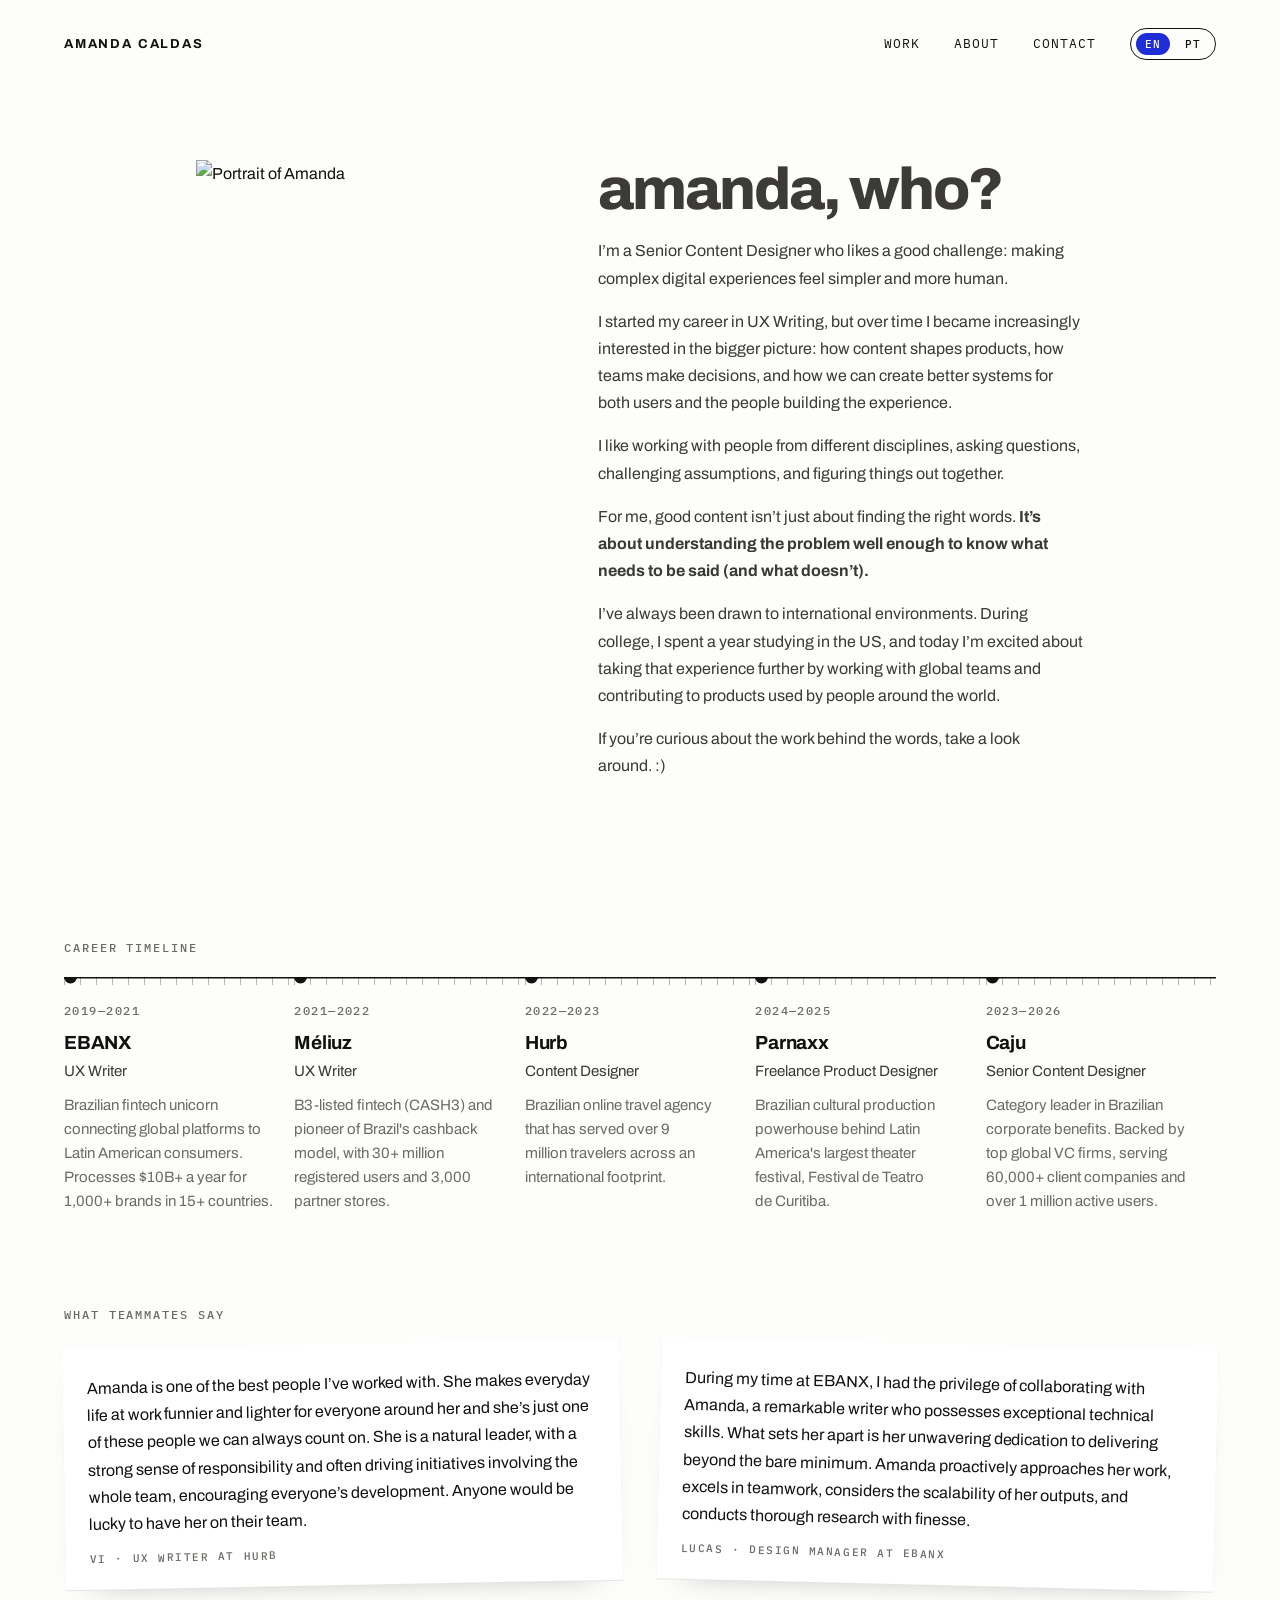
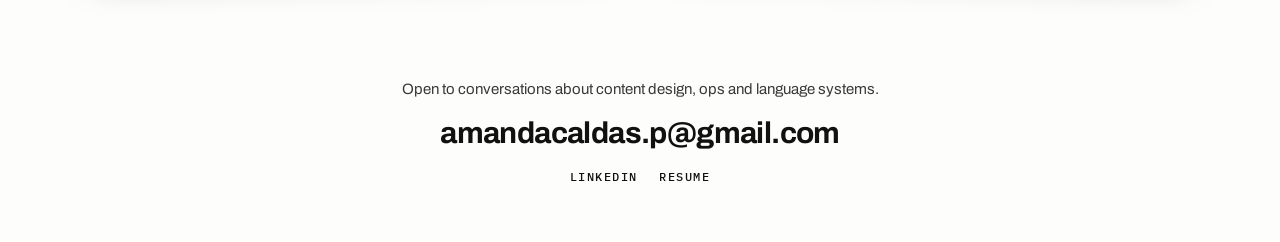
==== About.html @ a675a48b "Add files via upload" ====
<!DOCTYPE html>
<html lang="en">
<head>
<meta charset="utf-8">
<meta name="viewport" content="width=device-width, initial-scale=1">
<title>About — Amanda Caldas</title>
<meta name="description" content="Senior Content Designer who likes making complex digital experiences feel simpler and more human.">
<script>
  try { if (localStorage.getItem('ac-lang') === 'pt') document.documentElement.lang = 'pt-BR'; } catch (e) {}
</script>
<link rel="preconnect" href="https://fonts.googleapis.com">
<link rel="preconnect" href="https://fonts.gstatic.com" crossorigin>
<link href="https://fonts.googleapis.com/css2?family=Archivo:wght@400;500;600;700;800&family=Caveat:wght@500;600;700&family=IBM+Plex+Mono:wght@400;500&display=swap" rel="stylesheet">
<link rel="stylesheet" href="styles.css">
</head>
<body>
<div class="page">

  <div class="about-top">
    <header class="site-header">
      <a class="brand" href="index.html">Amanda Caldas</a>
      <nav class="site-nav" aria-label="Main">
        <a href="index.html#work"><span class="en">Work</span><span class="pt">Trabalhos</span></a>
        <a href="About.html" aria-current="page"><span class="en">About</span><span class="pt">Sobre</span></a>
        <a href="index.html#contact"><span class="en">Contact</span><span class="pt">Contato</span></a>
        <span class="lang-toggle" role="group" aria-label="Language">
          <button type="button" data-set-lang="en">EN</button>
          <button type="button" data-set-lang="pt">PT</button>
        </span>
      </nav>
    </header>

    <section class="about-intro">
      <div class="about-content">
        <div class="about-text">
          <h1>amanda, who?</h1>
          <div class="about-body en">
            <p>I’m a Senior Content Designer who likes a good challenge: making complex digital experiences feel simpler and more human.</p>
            <p>I started my career in UX Writing, but over time I became increasingly interested in the bigger picture: how content shapes products, how teams make decisions, and how we can create better systems for both users and the people building the experience.</p>
            <p>I like working with people from different disciplines, asking questions, challenging assumptions, and figuring things out together.</p>
            <p>For me, good content isn’t just about finding the right words. <strong>It’s about understanding the problem well enough to know what needs to be said (and what doesn’t).</strong></p>
            <p>I’ve always been drawn to international environments. During college, I spent a year studying in the US, and today I’m excited about taking that experience further by working with global teams and contributing to products used by people around the world.</p>
            <p>If you’re curious about the work behind the words, take a look around. :)</p>
          </div>
          <div class="about-body pt">
            <p>Content Designer Sênior que adora um bom desafio: transformar produtos digitais complexos em experiências simples e humanas.</p>
            <p>Comecei minha carreira no UX Writing, mas com o tempo fui me interessando cada vez mais pelo contexto geral: como o conteúdo molda produtos, como as equipes tomam decisões e como podemos criar sistemas melhores tanto para os usuários quanto para quem está construindo a experiência.</p>
            <p>Gosto de trabalhar com pessoas de diferentes áreas, fazer perguntas, investigar cenários e descobrir o melhor caminho em parceria.</p>
            <p>Para mim, um bom conteúdo não é só encontrar as palavras certas. <strong>É entender o problema a fundo para saber o que precisa ser dito (e o que não precisa).</strong></p>
            <p>Sempre me atraí por ambientes internacionais. Na época da faculdade, passei um ano estudando nos EUA e, hoje, quero levar essa bagagem ainda mais longe: trabalhando com times globais e criando produtos usados por pessoas no mundo todo.</p>
            <p>Se você tem curiosidade de ver o trabalho que existe por trás das palavras, fique à vontade para dar uma olhada por aqui. :)</p>
          </div>
        </div>
        <div class="about-photo">
          <img src="assets/portrait-about.jpg" alt="Portrait of Amanda">
        </div>
      </div>
    </section>
  </div>

  <section class="about-section">
    <h2 class="section-label"><span class="en">Career timeline</span><span class="pt">Linha do tempo</span></h2>
    <div class="timeline-scroll">
      <ol class="timeline">
        <li>
          <span class="dot" aria-hidden="true"></span>
          <span class="years">2019—2021</span>
          <h3>EBANX</h3>
          <p class="job">UX Writer</p>
          <p class="company-desc">
            <span class="en">Brazilian fintech unicorn connecting global platforms to Latin American consumers. Processes $10B+ a year for 1,000+ brands in 15+ countries.</span>
            <span class="pt">Unicórnio brasileiro que conecta plataformas globais aos consumidores latino-americanos. Processa mais de US$ 10 bi por ano para 1.000+ marcas em 15+ países.</span>
          </p>
        </li>
        <li>
          <span class="dot" aria-hidden="true"></span>
          <span class="years">2021—2022</span>
          <h3>Méliuz</h3>
          <p class="job">UX Writer</p>
          <p class="company-desc">
            <span class="en">B3-listed fintech (CASH3) and pioneer of Brazil's cashback model, with 30+ million registered users and 3,000 partner stores.</span>
            <span class="pt">Fintech listada na B3 (CASH3) e pioneira do modelo de cashback no Brasil, com mais de 30 milhões de usuários e 3 mil lojas parceiras.</span>
          </p>
        </li>
        <li>
          <span class="dot" aria-hidden="true"></span>
          <span class="years">2022—2023</span>
          <h3>Hurb</h3>
          <p class="job">Content Designer</p>
          <p class="company-desc">
            <span class="en">Brazilian online travel agency that has served over 9 million travelers across an international footprint.</span>
            <span class="pt">Agência de viagens online brasileira que já atendeu mais de 9 milhões de viajantes, com atuação internacional.</span>
          </p>
        </li>
        <li>
          <span class="dot" aria-hidden="true"></span>
          <span class="years">2024—2025</span>
          <h3>Parnaxx</h3>
          <p class="job"><span class="en">Freelance Product Designer</span><span class="pt">Product Designer freelance</span></p>
          <p class="company-desc">
            <span class="en">Brazilian cultural production powerhouse behind Latin America's largest theater festival, Festival de Teatro de Curitiba.</span>
            <span class="pt">Produtora cultural responsável pelo maior festival de teatro da América Latina, o Festival de Teatro de Curitiba.</span>
          </p>
        </li>
        <li>
          <span class="dot" aria-hidden="true"></span>
          <span class="years">2023—2026</span>
          <h3>Caju</h3>
          <p class="job"><span class="en">Senior Content Designer</span><span class="pt">Content Designer Sênior</span></p>
          <p class="company-desc">
            <span class="en">Category leader in Brazilian corporate benefits. Backed by top global VC firms, serving 60,000+ client companies and over 1 million active users.</span>
            <span class="pt">Líder de categoria em benefícios corporativos no Brasil. Investida por fundos globais de venture capital, atende mais de 60 mil empresas e 1 milhão de usuários ativos.</span>
          </p>
        </li>
      </ol>
    </div>
  </section>

  <section class="about-section">
    <h2 class="section-label"><span class="en">What teammates say</span><span class="pt">O que colegas dizem</span></h2>
    <div class="testimonials">
      <figure class="testimonial">
        <img class="clip" src="assets/paperclip.png" alt="">
        <blockquote class="en">Amanda is one of the best people I’ve worked with. She makes everyday life at work funnier and lighter for everyone around her and she’s just one of these people we can always count on. She is a natural leader, with a strong sense of responsibility and often driving initiatives involving the whole team, encouraging everyone’s development. Anyone would be lucky to have her on their team.</blockquote>
        <blockquote class="pt">“Amanda é uma profissional estratégica, colaborativa e orientada a dados. Olhando sempre o todo, simplificou jornadas complexas, aumentando a conversão e reduzindo a taxa de abandono. Criou o Guia de Escrita da empresa, garantindo mais consistência na comunicação interna e de produto. Além de tudo, é uma pessoa leve, gentil e super disponível. Foi um grande prazer trabalhar com ela!”</blockquote>
        <figcaption><span class="en">Vi · UX Writer at Hurb</span><span class="pt">Juliana · Product Designer at Caju</span></figcaption>
      </figure>
      <figure class="testimonial">
        <img class="clip" src="assets/paperclip.png" alt="">
        <blockquote class="en">During my time at EBANX, I had the privilege of collaborating with Amanda, a remarkable writer who possesses exceptional technical skills. What sets her apart is her unwavering dedication to delivering beyond the bare minimum. Amanda proactively approaches her work, excels in teamwork, considers the scalability of her outputs, and conducts thorough research with finesse.</blockquote>
        <blockquote class="pt">“A Amanda é uma profissional incrível, organizada e talentosa! Todas as trocas que tivemos foram ricas e ela sempre me ensinou muito sobre Content Design. Foi um prazer trabalhar com ela na mesma tribo e no mesmo squad. Seu papel dentro da empresa sempre foi estratégico, além dela dar visibilidade para o valor da área de content. Por isso, a empresa que tiver a Amanda no time será muito sortuda.”</blockquote>
        <figcaption><span class="en">Lucas · Design Manager at EBANX</span><span class="pt">Ligia · Product Designer at Hurb</span></figcaption>
      </figure>
    </div>
  </section>

  <footer class="site-footer">
    <div class="contact">
      <p class="contact-intro">
        <span class="en">Open to conversations about content design, ops and language systems.</span>
        <span class="pt">Vamos conversar sobre content design, ops e sistemas de linguagem?</span>
      </p>
      <a class="contact-email" href="mailto:amandacaldas.p@gmail.com">amandacaldas.p@gmail.com</a>
    </div>
    <div class="footer-links">
      <a href="https://www.linkedin.com/in/amandacaldas-p/" target="_blank" rel="noopener">LinkedIn</a>
      <a class="en" href="https://drive.google.com/file/d/1CBjgMWhphiU7tU5CCBjhFNNqFLN1ESIX/view?usp=sharing" target="_blank" rel="noopener">Resume</a>
      <a class="pt" href="https://drive.google.com/file/d/1Tfpbe7mAaDApfs4Prs03Sc6ypbhPfnZx/view?usp=sharing" target="_blank" rel="noopener">Currículo (PDF)</a>
    </div>
  </footer>

</div>
<script src="lang.js"></script>
</body>
</html>
---- styles.css ----
/* ── Typography system (single source of truth for every page) ───────── */
:root {
  --font-sans: Archivo, "Helvetica Neue", Helvetica, Arial, sans-serif;
  --font-mono: "IBM Plex Mono", ui-monospace, monospace;
  --font-accent: Caveat, cursive;

  --t-display: clamp(38px, 4.6vw, 64px);
  --t-h1: clamp(30px, 3.4vw, 42px);
  --t-h2: clamp(19px, 1.8vw, 22px);
  --t-h3: clamp(17px, 1.6vw, 19px);
  --t-lead: clamp(18px, 1.5vw, 20px);
  --t-body: clamp(16px, 1.15vw, 17px);
  --t-small: 15px;
  --t-nav: 13px;
  --t-label: 12px;
  --t-meta: 11px;
  --t-accent: 24px;

  --lh-display: 1;
  --lh-h2: 1.3;
  --lh-lead: 1.5;
  --lh-body: 1.7;
  --lh-small: 1.6;
  --lh-label: 1.4;

  --ink: #111110;
  --ink-2: #3a3936;
  --muted: #6b6a66;
  --muted-2: #7a7975;
  --paper: #fdfdfc;
  --card: #f5f4f0;
  --rule: #e2e1dc;
  --blue: #1f2ed6;
  --blue-display: #3536d9;
}

/* ── Language toggle: show only the active language ───────────────────── */
html:not([lang="pt-BR"]) .pt,
html[lang="pt-BR"] .en { display: none !important; }

/* ── Base ─────────────────────────────────────────────────────────────── */
html { -webkit-font-smoothing: antialiased; }
body {
  margin: 0;
  background: var(--paper);
  color: var(--ink);
  font-family: var(--font-sans);
  font-size: var(--t-body);
  line-height: var(--lh-body);
}
a { color: var(--ink); text-decoration: none; transition: color 0.18s ease, background 0.18s ease; }
a:hover { color: var(--blue); }
::selection { background: var(--blue); color: #fff; }
img { display: block; max-width: 100%; }

.page {
  max-width: 1440px;
  margin: 0 auto;
  padding: 0 clamp(20px, 5vw, 72px);
  position: relative;
  overflow: hidden;
}

/* ── Header ───────────────────────────────────────────────────────────── */
.site-header {
  display: flex;
  align-items: baseline;
  justify-content: space-between;
  gap: 24px;
  padding: 28px 0 0;
  flex-wrap: wrap;
}
.brand {
  font-weight: 700;
  font-size: var(--t-nav);
  letter-spacing: 0.14em;
  text-transform: uppercase;
}
.site-nav {
  display: flex;
  align-items: center;
  gap: clamp(16px, 3vw, 34px);
  font-family: var(--font-mono);
  font-size: var(--t-nav);
  line-height: var(--lh-label);
  letter-spacing: 0.08em;
  text-transform: uppercase;
}
.lang-toggle {
  display: flex;
  align-items: center;
  gap: 6px;
  border: 1.5px solid var(--ink);
  border-radius: 999px;
  padding: 4px 5px;
}
.lang-toggle button {
  border: none;
  background: transparent;
  color: var(--ink);
  font-family: var(--font-mono);
  font-weight: 500;
  font-size: var(--t-meta);
  letter-spacing: 0.08em;
  padding: 4px 9px;
  border-radius: 999px;
  cursor: pointer;
}
.lang-toggle button[aria-pressed="true"] { background: var(--blue); color: #fff; }

/* Mobile nav: larger invisible tap areas, balanced two-row header */
@media (max-width: 767px) {
  .site-header { row-gap: 18px; }
  .brand, .site-nav a, .site-nav button { position: relative; }
  .brand::after, .site-nav a::after { content: ""; position: absolute; inset: -14px -8px; }
  .site-nav button::after { content: ""; position: absolute; inset: -11px -3px; }
  .site-nav { width: 100%; justify-content: space-between; }
}

/* ── Shared labels ────────────────────────────────────────────────────── */
.eyebrow,
.section-label {
  margin: 0;
  font-family: var(--font-mono);
  font-weight: 500;
  font-size: var(--t-label);
  line-height: var(--lh-label);
  letter-spacing: 0.16em;
  text-transform: uppercase;
  color: var(--muted);
}

/* ── Hero ─────────────────────────────────────────────────────────────── */
.hero {
  position: relative;
  display: flex;
  flex-wrap: wrap;
  align-items: center;
  gap: clamp(28px, 4vw, 56px);
  padding: clamp(24px, 3vw, 40px) 0 44px;
  max-width: 1080px;
  margin-inline: auto;
}
.hero-copy {
  position: relative;
  z-index: 3;
  flex: 1 1 400px;
  max-width: 640px;
  min-width: 0;
}
.eyebrow { margin-bottom: 12px; }
.display {
  margin: 0;
  font-size: var(--t-display);
  line-height: var(--lh-display);
  letter-spacing: -0.035em;
  font-weight: 800;
  text-wrap: balance;
}
.display .accent { color: var(--blue-display); display: inline-block; }
.lead {
  margin: 16px 0 0;
  max-width: 48ch;
  font-size: var(--t-lead);
  line-height: var(--lh-lead);
  letter-spacing: -0.012em;
  color: var(--ink-2);
  text-wrap: pretty;
}
.hero-actions {
  display: flex;
  align-items: center;
  gap: 18px;
  margin-top: 26px;
  flex-wrap: wrap;
}
.pill-btn {
  display: inline-flex;
  align-items: center;
  gap: 10px;
  padding: 13px 22px;
  border: 1.5px solid var(--ink);
  border-radius: 999px;
  font-family: var(--font-mono);
  font-weight: 500;
  font-size: var(--t-label);
  line-height: var(--lh-label);
  letter-spacing: 0.12em;
  text-transform: uppercase;
}
.pill-btn:hover { background: var(--blue); border-color: var(--blue); color: var(--paper); }

/* Polaroid photo stack */
.polaroids {
  position: relative;
  flex: 0 1 520px;
  width: min(520px, 88vw);
  z-index: 2;
  padding: 8px 10px 14px;
}
.polaroid { background: #fff; }
.polaroid img { width: 100%; aspect-ratio: 4 / 5; object-fit: cover; }
.polaroid--main {
  position: relative;
  width: 60%;
  margin-left: 2%;
  padding: 12px 12px 44px;
  box-shadow: 0 1px 0 #e6e5e1, 0 18px 40px -28px rgba(0, 0, 0, 0.45);
  transform: rotate(-2.4deg);
  z-index: 2;
}
.polaroid--small {
  position: absolute;
  right: 2%;
  bottom: 2%;
  width: 40%;
  padding: 9px;
  box-shadow: 0 1px 0 #e6e5e1, 0 16px 34px -26px rgba(0, 0, 0, 0.5);
  transform: rotate(4deg);
  z-index: 3;
}
.polaroid--small img { position: relative; z-index: 1; object-position: center bottom; }
.tape {
  position: absolute;
  top: -9px;
  left: 50%;
  margin-left: -34px;
  width: 68px;
  height: 20px;
  background: rgba(31, 46, 214, 0.14);
  border-left: 1px dashed rgba(31, 46, 214, 0.45);
  border-right: 1px dashed rgba(31, 46, 214, 0.45);
  transform: rotate(-3deg);
  z-index: 2;
}

/* ── Work ─────────────────────────────────────────────────────────────── */
.work { padding: 26px 0 0; position: relative; }
.case-grid {
  display: grid;
  grid-template-columns: repeat(auto-fit, minmax(240px, 1fr));
  gap: clamp(16px, 2vw, 24px);
  padding: 24px 0 48px;
}
.case-card {
  display: flex;
  flex-direction: column;
  gap: 10px;
  padding: clamp(20px, 2vw, 24px);
  background: var(--card);
  border-radius: 14px;
  box-shadow: 0 2px 4px rgba(17, 17, 16, 0.14);
}
.case-num {
  font-family: var(--font-mono);
  font-weight: 500;
  font-size: var(--t-label);
  letter-spacing: 0.12em;
  color: var(--muted-2);
}
.case-title,
.award-title {
  margin: 0;
  font-size: var(--t-h2);
  line-height: var(--lh-h2);
  letter-spacing: -0.014em;
  font-weight: 700;
  text-wrap: balance;
}
.case-desc {
  margin: 0;
  font-size: var(--t-small);
  line-height: var(--lh-small);
  color: var(--ink-2);
  text-wrap: pretty;
}
.case-cta {
  margin-top: 6px;
  font-family: var(--font-mono);
  font-weight: 500;
  font-size: var(--t-label);
  line-height: var(--lh-label);
  letter-spacing: 0.12em;
  text-transform: uppercase;
}

/* ── Awards ───────────────────────────────────────────────────────────── */
.awards { padding: 48px 0 8px; border-top: 1px solid var(--rule); }
.awards-head {
  display: flex;
  align-items: baseline;
  justify-content: space-between;
  gap: 20px;
  flex-wrap: wrap;
}
.awards-head .section-label:last-child { letter-spacing: 0.12em; }
.awards-grid {
  display: grid;
  grid-template-columns: minmax(0, 1fr) minmax(0, 0.9fr);
  gap: clamp(20px, 4vw, 56px);
  align-items: start;
  padding: 24px 0 0;
}
.award { display: flex; align-items: flex-start; gap: clamp(16px, 2vw, 28px); }
.award > div { min-width: 0; }
.award-logo { flex: 0 0 auto; width: clamp(56px, 6vw, 84px); height: auto; }
.award-sub,
.award-body {
  margin: 10px 0 0;
  color: var(--ink-2);
  text-wrap: pretty;
}
.award-body { margin: 0; padding-top: 6px; }
@media (max-width: 767px) {
  .awards-grid { grid-template-columns: 1fr; }
}

/* ── Footer ───────────────────────────────────────────────────────────── */
.site-footer {
  padding: 44px 0 56px;
  display: flex;
  flex-direction: column;
  align-items: center;
  gap: 18px;
}
.contact { text-align: center; }
.contact-intro {
  margin: 0 0 14px;
  font-size: var(--t-small);
  line-height: var(--lh-small);
  color: var(--ink-2);
}
.contact-email {
  font-size: clamp(22px, 2.4vw, 30px);
  line-height: 1.2;
  letter-spacing: -0.02em;
  font-weight: 700;
  overflow-wrap: anywhere;
}
.footer-links {
  display: flex;
  justify-content: center;
  gap: 22px;
  font-family: var(--font-mono);
  font-weight: 500;
  font-size: var(--t-label);
  line-height: var(--lh-label);
  letter-spacing: 0.12em;
  text-transform: uppercase;
}

/* ── Shared inner-page footer ─────────────────────────────────────────── */
.footer-accent {
  font-family: var(--font-accent);
  font-size: var(--t-accent);
  color: var(--blue);
  display: inline-block;
  transform: rotate(-2deg);
}

/* ── Case study pages ─────────────────────────────────────────────────── */
.case {
  max-width: 680px;
  margin: 0 auto;
  padding: 44px 0 0;
  color: #201f1d;
}
.case .eyebrow { margin-bottom: 14px; }
.case h1 {
  margin: 0;
  font-size: var(--t-h1);
  line-height: var(--lh-h1, 1.12);
  letter-spacing: -0.026em;
  font-weight: 700;
  color: var(--ink);
  text-wrap: balance;
}
.case .case-lead {
  margin: 12px 0 0;
  font-size: var(--t-lead);
  line-height: var(--lh-lead);
  letter-spacing: -0.012em;
  color: var(--ink-2);
  text-wrap: pretty;
}
.case-meta {
  display: grid;
  grid-template-columns: repeat(auto-fit, minmax(180px, 1fr));
  gap: 22px 40px;
  margin: 34px 0 0;
  padding: 20px 0 0;
  border-top: 1px solid #e6e5e1;
}
.case .case-meta p { margin: 0; font-size: var(--t-small); line-height: var(--lh-small); }
.case .meta-label,
.case .case-meta .meta-label {
  margin: 0 0 6px;
  font-family: var(--font-mono);
  font-weight: 500;
  font-size: var(--t-meta);
  line-height: var(--lh-label);
  letter-spacing: 0.14em;
  text-transform: uppercase;
  color: #8a8985;
}
.case-meta + p { margin-top: 30px; }

/* Body flow: every block sets its own top margin */
.case p { margin: 18px 0 0; text-wrap: pretty; }
.case h2 {
  margin: 76px 0 0;
  font-size: var(--t-h2);
  line-height: var(--lh-h2);
  letter-spacing: -0.014em;
  font-weight: 700;
  color: var(--ink);
}
.case h2 + * { margin-top: 20px; }
.case h3 {
  margin: 0 0 6px;
  font-size: var(--t-h3);
  line-height: 1.35;
  letter-spacing: -0.012em;
  font-weight: 700;
  color: var(--ink);
}
.case .meta-label + * { margin-top: 0; }
.case p.meta-label { margin-top: 18px; margin-bottom: 14px; }

/* Big highlighted number */
.metric { margin: 24px 0 0; }
.metric .metric-value {
  margin: 0;
  font-size: var(--t-metric, clamp(36px, 4vw, 46px));
  line-height: 1;
  letter-spacing: -0.03em;
  font-weight: 600;
  color: var(--blue);
}
.metric .metric-value + p { margin-top: 8px; max-width: 38ch; }

/* Workstreams (title + description) */
.workstreams { display: grid; gap: 24px; margin: 30px 0 0; }
.workstreams p { margin: 0; color: var(--ink-2); }

/* Stat rows: value | description */
.stats { display: grid; gap: 24px; margin: 30px 0 0; }
.stats > div {
  display: grid;
  grid-template-columns: minmax(150px, 0.62fr) minmax(0, 1fr);
  gap: 28px;
  align-items: baseline;
}
.stats p { margin: 0; color: var(--ink-2); }
.stats .stat-value {
  font-size: var(--t-stat, clamp(20px, 1.9vw, 22px));
  line-height: 1.25;
  letter-spacing: -0.02em;
  font-weight: 700;
  color: var(--ink);
}
.stats + p { margin-top: 26px; }
@media (max-width: 480px) {
  .stats > div { grid-template-columns: 1fr; gap: 2px; }
}

/* Dash list */
.dash-list { list-style: none; margin: 0; padding: 0; display: grid; gap: 9px; }
.dash-list li { position: relative; padding-left: 28px; color: var(--ink-2); }
.dash-list li::before { content: "—"; position: absolute; left: 0; top: 0; color: #c9c8c2; }
.dash-list + p { margin-top: 22px; }

/* Before → after mapping */
.mapping { display: grid; gap: 24px; margin: 22px 0 0; }
.mapping > div {
  display: grid;
  grid-template-columns: 1fr auto 1fr;
  gap: 16px;
  align-items: baseline;
  line-height: var(--lh-small);
}
.mapping p { margin: 0; }
.mapping .from { font-family: var(--font-mono); color: #8a8985; }
.mapping .arrow { color: #c9c8c2; font-size: var(--t-small); }
.mapping .to { font-weight: 500; color: var(--ink); }
.mapping + p { margin-top: 26px; }

/* Indented questions */
.questions { display: grid; gap: 8px; margin: 22px 0 0; padding-left: 18px; }
.questions p { margin: 0; font-weight: 500; line-height: var(--lh-small); color: var(--ink); }
.questions + p { margin-top: 22px; }

/* Wide figures that break out of the text column */
.case figure {
  margin: 34px 0 0;
  width: min(900px, 92vw);
  margin-left: 50%;
  transform: translateX(-50%);
}
.case figure img { display: block; width: 100%; height: auto; }
.case figcaption {
  margin-top: 12px;
  text-align: center;
  font-family: var(--font-mono);
  font-size: var(--t-caption, 11px);
  line-height: 1.8;
  letter-spacing: 0.1em;
  text-transform: uppercase;
  color: var(--muted-2);
}
.figure-pair { display: flex; gap: 16px; align-items: flex-start; }
.figure-pair img { min-width: 0; }

/* Previous / all / next */
.case-nav {
  display: grid;
  grid-template-columns: 1fr auto 1fr;
  align-items: baseline;
  gap: 24px;
  margin: 72px 0 0;
  padding-top: 20px;
  border-top: 1px solid var(--ink);
  font-family: var(--font-mono);
  font-weight: 500;
  font-size: var(--t-label);
  line-height: var(--lh-label);
  letter-spacing: 0.12em;
  text-transform: uppercase;
}
.case-nav > :last-child { text-align: right; }
.case-nav .disabled { color: #c9c8c2; }

.case-footer {
  max-width: 680px;
  margin: 0 auto;
  padding: 36px 0 64px;
  display: flex;
  align-items: baseline;
  justify-content: space-between;
  gap: 18px;
  flex-wrap: wrap;
}

/* ── About page ───────────────────────────────────────────────────────── */
.about-top { display: flex; flex-direction: column; min-height: 100svh; }
.about-intro { flex: 1; display: flex; align-items: center; padding: 44px 0 48px; }
.about-content {
  width: 100%;
  max-width: calc(54ch * 1.75 + clamp(24px, 3vw, 44px));
  margin-inline: auto;
  display: grid;
  grid-template-columns: minmax(0, 0.75fr) minmax(0, 1fr);
  gap: clamp(24px, 3vw, 44px);
  align-items: center;
}
.about-text { order: 2; min-width: 0; }
.about-text h1 {
  margin: 0;
  max-width: 12ch;
  font-size: var(--t-display);
  line-height: var(--lh-display);
  letter-spacing: -0.035em;
  font-weight: 800;
  color: #3c3b37;
}
.about-body { margin: 18px 0 0; max-width: 54ch; color: var(--ink-2); text-wrap: pretty; }
.about-body p { margin: 0 0 16px; }
.about-photo {
  order: 1;
  align-self: stretch;
  position: relative;
  min-height: 360px;
  container-type: size;
}
.about-photo img {
  position: absolute;
  top: 0;
  left: 0;
  width: 100%;
  height: min(100cqh, 230cqw);
  object-fit: cover;
  object-position: 45% top;
}
@media (max-width: 1023px) {
  .about-content { grid-template-columns: minmax(0, 0.62fr) minmax(0, 1fr); }
}
@media (max-width: 767px) {
  .about-content { grid-template-columns: minmax(0, 1fr); align-items: start; }
  .about-photo { min-height: 0; container-type: normal; align-self: auto; }
  .about-photo img { position: static; width: auto; max-width: 100%; height: auto; max-height: 80svh; object-fit: contain; }
  .about-text h1, .about-body { max-width: none; }
}

.about-section { padding: 40px 0 48px; position: relative; }
.about-section > .section-label { margin-bottom: 20px; }

/* Career timeline: horizontal on desktop, vertical below 1024px */
.timeline-scroll { overflow-x: auto; overflow-y: hidden; margin: 0 -2px; padding: 0 2px 6px; }
.timeline {
  list-style: none;
  margin: 0;
  padding: 0;
  display: grid;
  grid-template-columns: repeat(5, minmax(160px, 1fr));
  min-width: 860px;
}
.timeline li {
  position: relative;
  padding: 26px clamp(14px, 1.6vw, 26px) 0 0;
  background-image:
    linear-gradient(to right, var(--ink) 0 100%),
    repeating-linear-gradient(to right, #b9b7b0 0 1px, transparent 1px 16px);
  background-size: 100% 1.5px, 100% 7px;
  background-position: 0 0, 0 1.5px;
  background-repeat: no-repeat, repeat-x;
}
.timeline .dot {
  position: absolute;
  top: 0;
  left: 0;
  transform: translateY(-50%);
  width: 13px;
  height: 13px;
  border-radius: 999px;
  background: var(--ink);
}
.timeline .years {
  display: block;
  font-family: var(--font-mono);
  font-weight: 500;
  font-size: var(--t-label);
  line-height: var(--lh-label);
  letter-spacing: 0.12em;
  text-transform: uppercase;
  color: var(--muted);
}
.timeline h3 {
  margin: 10px 0 0;
  font-size: var(--t-h3);
  line-height: 1.35;
  letter-spacing: -0.012em;
  font-weight: 700;
}
.timeline .job { margin: 4px 0 0; font-size: var(--t-small); line-height: var(--lh-small); color: var(--ink-2); }
.timeline .company-desc { margin: 10px 0 0; font-size: var(--t-small); line-height: var(--lh-small); color: var(--muted); text-wrap: pretty; }
@media (max-width: 1024px) {
  .timeline-scroll { overflow: visible; margin: 0; padding: 0; }
  .timeline { grid-template-columns: minmax(0, 1fr); min-width: 0; }
  .timeline li {
    padding: 0 0 26px 30px;
    background: linear-gradient(var(--ink), var(--ink)) no-repeat 6px 6px / 1.5px 100%;
  }
  .timeline li:last-child { padding-bottom: 0; background-size: 1.5px 0; }
  .timeline .dot { top: 3px; transform: none; }
}

/* Testimonials pinned with paperclips */
.testimonials {
  display: grid;
  grid-template-columns: repeat(auto-fit, minmax(280px, 1fr));
  gap: clamp(20px, 3vw, 40px);
  align-items: start;
}
.testimonial {
  margin: 0;
  position: relative;
  background: #fff;
  padding: 26px 24px 22px;
  box-shadow: 0 1px 0 #e6e5e1, 0 16px 34px -30px rgba(0, 0, 0, 0.5);
}
.testimonial:nth-child(1) { transform: rotate(-1.1deg); }
.testimonial:nth-child(2) { transform: rotate(1.4deg); }
.testimonial .clip {
  position: absolute;
  top: -24px;
  width: 26px;
  height: auto;
  pointer-events: none;
  z-index: 6;
}
.testimonial:nth-child(1) .clip { left: 26px; transform: rotate(-5deg); }
.testimonial:nth-child(2) .clip { right: 30px; transform: rotate(6deg); }
.testimonial blockquote { margin: 0; color: var(--ink); text-wrap: pretty; }
.testimonial figcaption {
  margin-top: 14px;
  font-family: var(--font-mono);
  font-weight: 500;
  font-size: var(--t-meta);
  line-height: var(--lh-label);
  letter-spacing: 0.14em;
  text-transform: uppercase;
  color: var(--muted);
}

.case strong { font-weight: 600; }
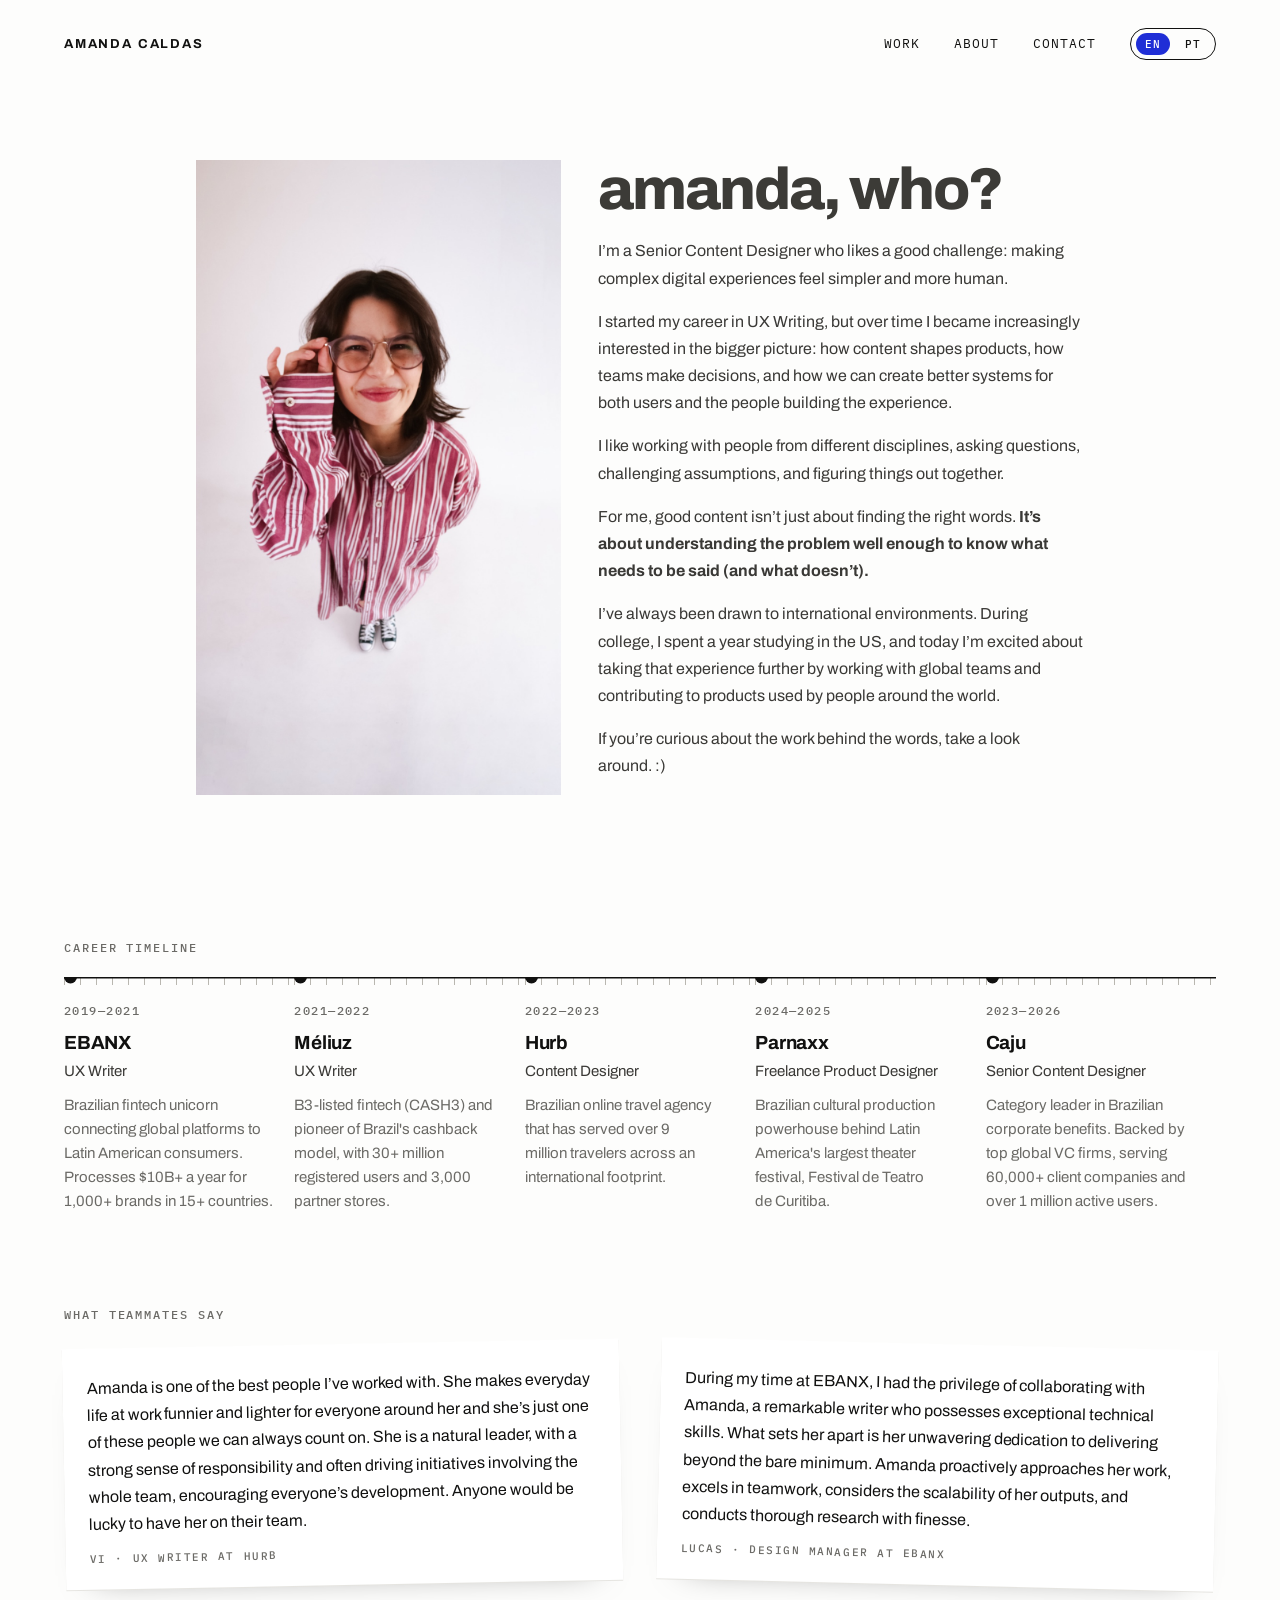
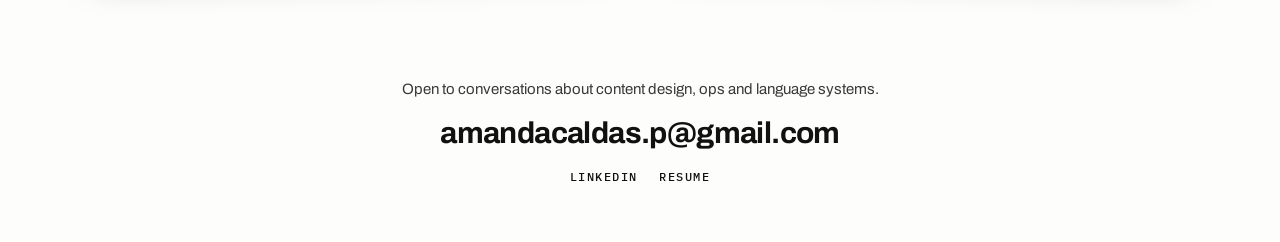
==== commit 7168e592: "Add files via upload Atualização index, about, case" ====
--- a/About.html
+++ b/About.html
@@ -4,6 +4,16 @@
 <meta charset="utf-8">
 <meta name="viewport" content="width=device-width, initial-scale=1">
 <title>About — Amanda Caldas</title>
+<meta property="og:type" content="website">
+<meta property="og:site_name" content="Amanda Caldas">
+<meta property="og:title" content="About — Amanda Caldas">
+<meta property="og:description" content="Senior Content Designer who likes making complex digital experiences feel simpler and more human.">
+<meta property="og:url" content="https://amandacaldas-p.com.br/About.html">
+<meta property="og:image" content="https://amandacaldas-p.com.br/assets/og-image.jpg">
+<meta property="og:image:width" content="1200">
+<meta property="og:image:height" content="630">
+<meta property="og:image:alt" content="Meet the content designer — Amanda Caldas">
+<meta name="twitter:card" content="summary_large_image">
 <meta name="description" content="Senior Content Designer who likes making complex digital experiences feel simpler and more human.">
 <script>
   try { if (localStorage.getItem('ac-lang') === 'pt') document.documentElement.lang = 'pt-BR'; } catch (e) {}
@@ -12,6 +22,9 @@
 <link rel="preconnect" href="https://fonts.gstatic.com" crossorigin>
 <link href="https://fonts.googleapis.com/css2?family=Archivo:wght@400;500;600;700;800&family=Caveat:wght@500;600;700&family=IBM+Plex+Mono:wght@400;500&display=swap" rel="stylesheet">
 <link rel="stylesheet" href="styles.css">
+<link rel="icon" href="assets/favicon.svg" type="image/svg+xml">
+<link rel="icon" href="assets/favicon-32.png" sizes="32x32" type="image/png">
+<link rel="apple-touch-icon" href="assets/apple-touch-icon.png">
 </head>
 <body>
 <div class="page">
@@ -120,13 +133,11 @@
     <h2 class="section-label"><span class="en">What teammates say</span><span class="pt">O que colegas dizem</span></h2>
     <div class="testimonials">
       <figure class="testimonial">
-        <img class="clip" src="assets/paperclip.png" alt="">
         <blockquote class="en">Amanda is one of the best people I’ve worked with. She makes everyday life at work funnier and lighter for everyone around her and she’s just one of these people we can always count on. She is a natural leader, with a strong sense of responsibility and often driving initiatives involving the whole team, encouraging everyone’s development. Anyone would be lucky to have her on their team.</blockquote>
         <blockquote class="pt">“Amanda é uma profissional estratégica, colaborativa e orientada a dados. Olhando sempre o todo, simplificou jornadas complexas, aumentando a conversão e reduzindo a taxa de abandono. Criou o Guia de Escrita da empresa, garantindo mais consistência na comunicação interna e de produto. Além de tudo, é uma pessoa leve, gentil e super disponível. Foi um grande prazer trabalhar com ela!”</blockquote>
         <figcaption><span class="en">Vi · UX Writer at Hurb</span><span class="pt">Juliana · Product Designer at Caju</span></figcaption>
       </figure>
       <figure class="testimonial">
-        <img class="clip" src="assets/paperclip.png" alt="">
         <blockquote class="en">During my time at EBANX, I had the privilege of collaborating with Amanda, a remarkable writer who possesses exceptional technical skills. What sets her apart is her unwavering dedication to delivering beyond the bare minimum. Amanda proactively approaches her work, excels in teamwork, considers the scalability of her outputs, and conducts thorough research with finesse.</blockquote>
         <blockquote class="pt">“A Amanda é uma profissional incrível, organizada e talentosa! Todas as trocas que tivemos foram ricas e ela sempre me ensinou muito sobre Content Design. Foi um prazer trabalhar com ela na mesma tribo e no mesmo squad. Seu papel dentro da empresa sempre foi estratégico, além dela dar visibilidade para o valor da área de content. Por isso, a empresa que tiver a Amanda no time será muito sortuda.”</blockquote>
         <figcaption><span class="en">Lucas · Design Manager at EBANX</span><span class="pt">Ligia · Product Designer at Hurb</span></figcaption>
--- a/styles.css
+++ b/styles.css
@@ -654,7 +654,7 @@
   .timeline .dot { top: 3px; transform: none; }
 }
 
-/* Testimonials pinned with paperclips */
+/* Testimonials */
 .testimonials {
   display: grid;
   grid-template-columns: repeat(auto-fit, minmax(280px, 1fr));
@@ -670,16 +670,6 @@
 }
 .testimonial:nth-child(1) { transform: rotate(-1.1deg); }
 .testimonial:nth-child(2) { transform: rotate(1.4deg); }
-.testimonial .clip {
-  position: absolute;
-  top: -24px;
-  width: 26px;
-  height: auto;
-  pointer-events: none;
-  z-index: 6;
-}
-.testimonial:nth-child(1) .clip { left: 26px; transform: rotate(-5deg); }
-.testimonial:nth-child(2) .clip { right: 30px; transform: rotate(6deg); }
 .testimonial blockquote { margin: 0; color: var(--ink); text-wrap: pretty; }
 .testimonial figcaption {
   margin-top: 14px;
